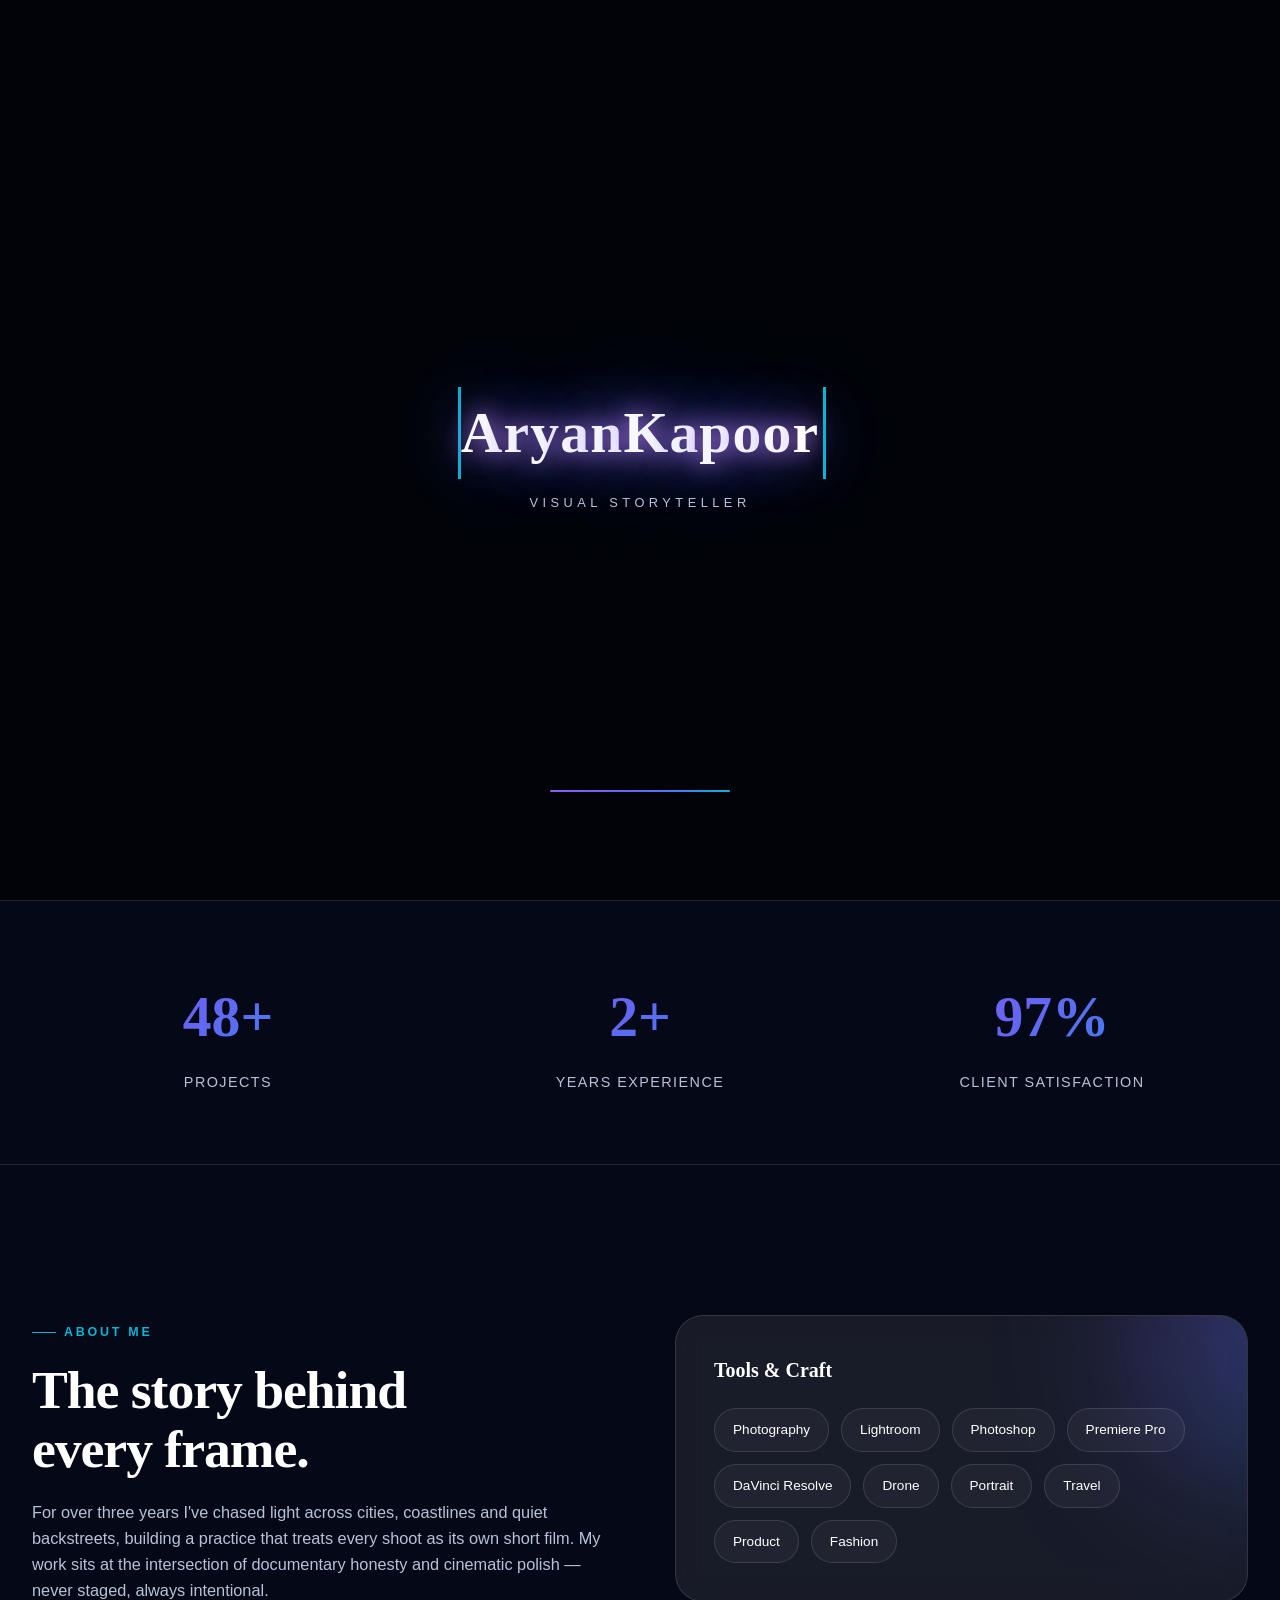
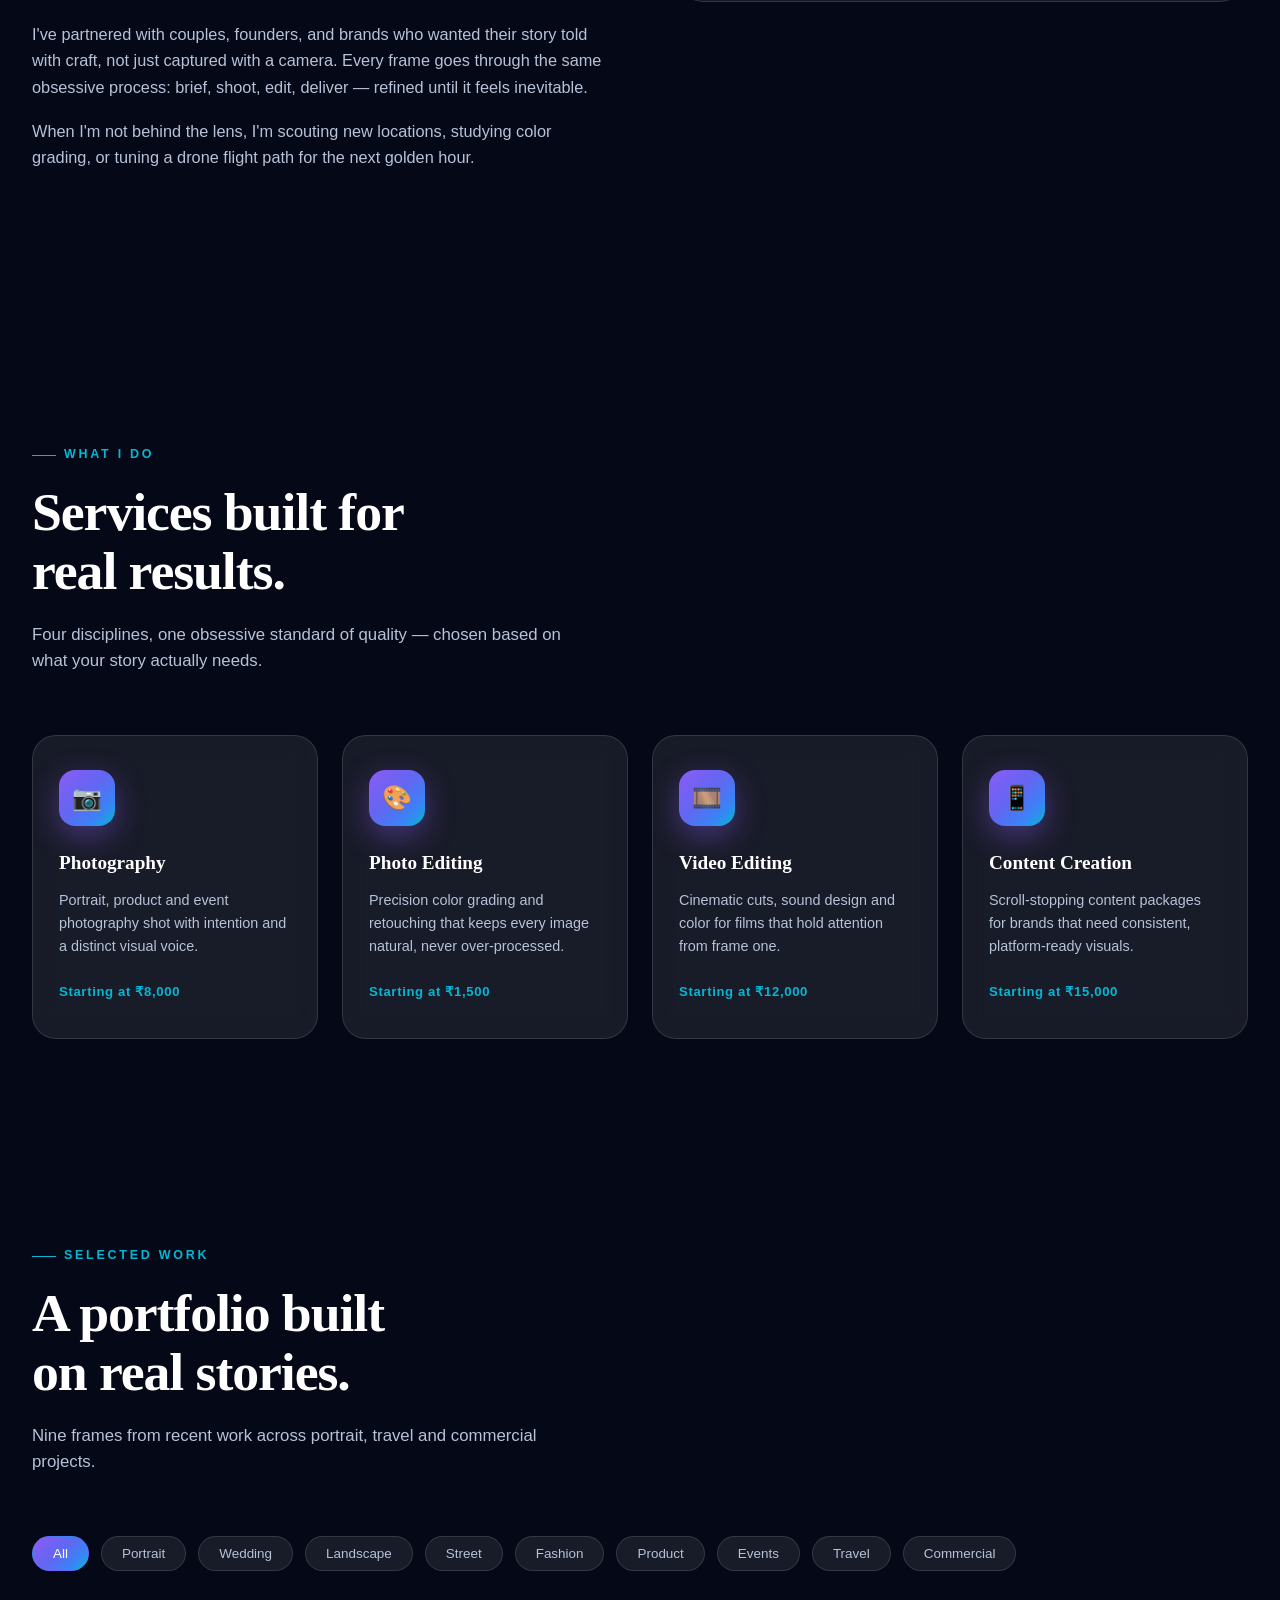
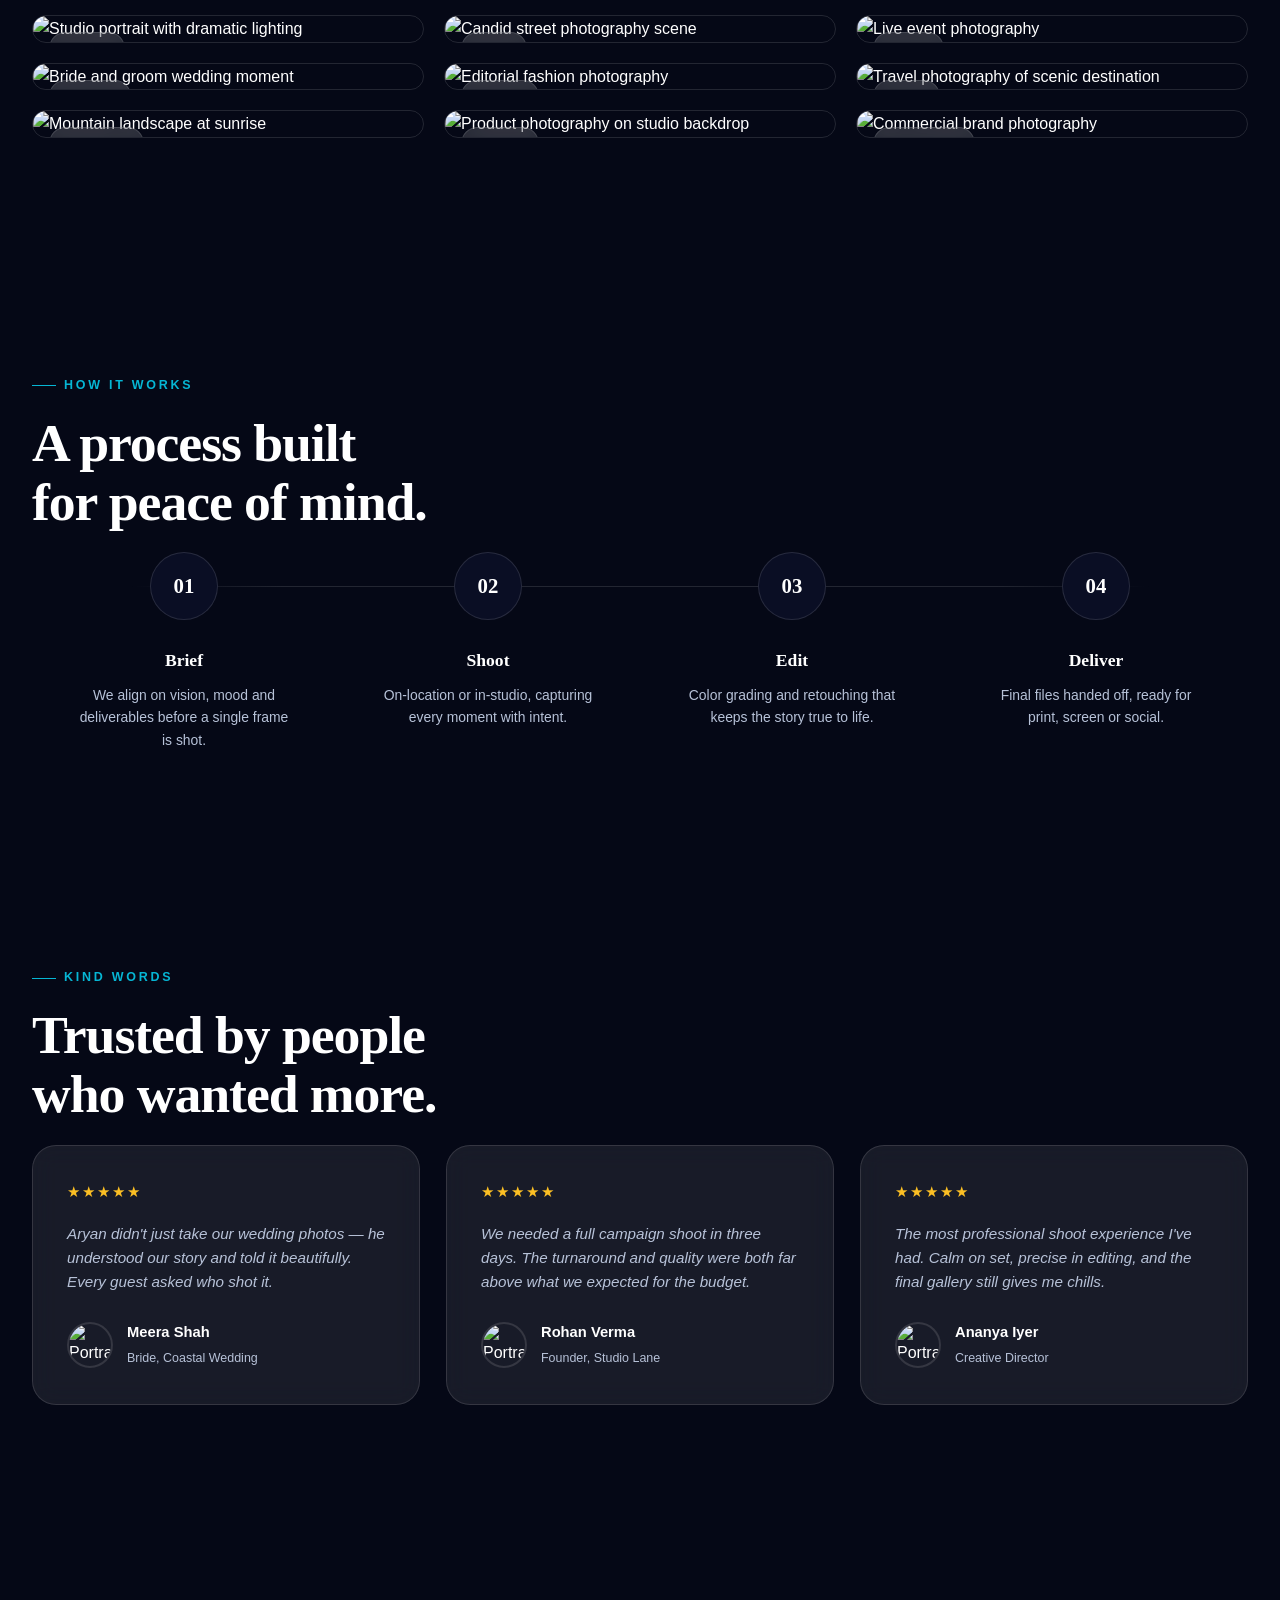
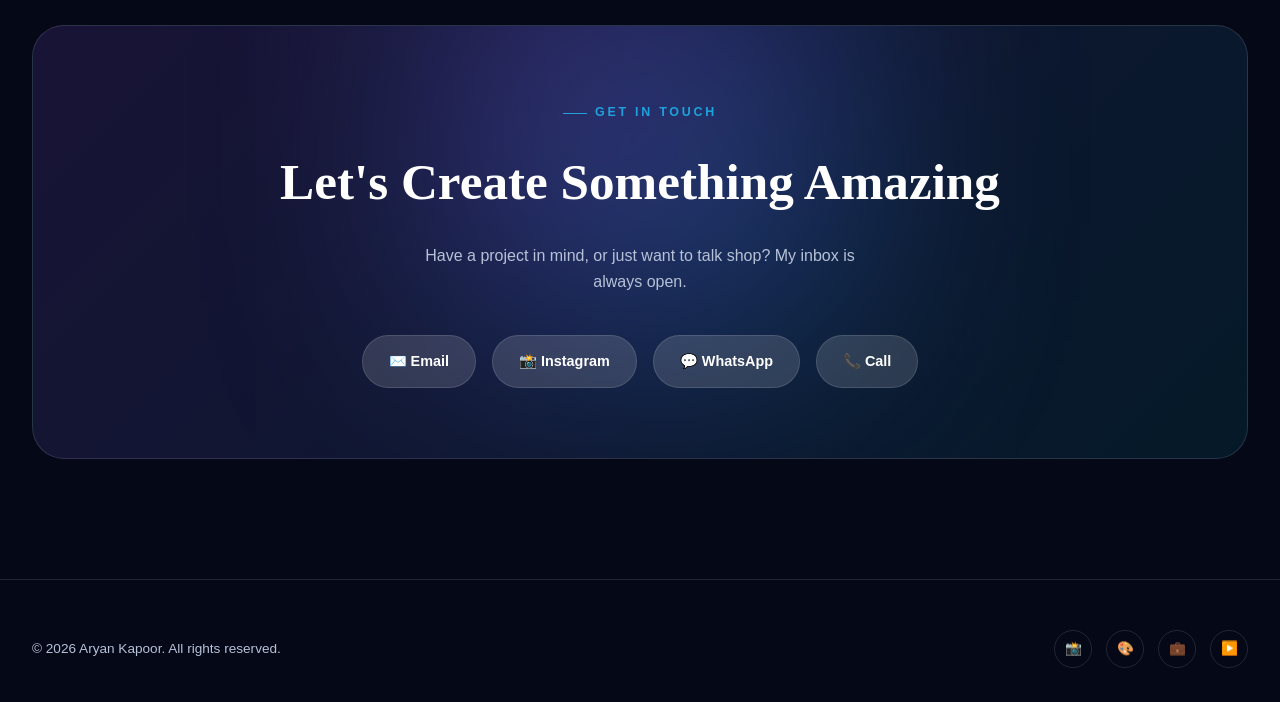
==== freelancer.html @ 4264dc8e "Initial commit" ====
<!DOCTYPE html>
<html lang="en">
<head>
<meta charset="UTF-8">
<meta name="viewport" content="width=device-width, initial-scale=1.0">
<title>Aryan Kapoor — Visual Storyteller | Photography & Film Portfolio</title>
<meta name="description" content="Aryan Kapoor is a visual storyteller specializing in portrait, wedding, travel and commercial photography & film. Explore the portfolio and get in touch.">
<meta name="keywords" content="photographer, videographer, portfolio, visual storyteller, Aryan Kapoor">
<meta property="og:title" content="Aryan Kapoor — Visual Storyteller">
<meta property="og:description" content="Capturing moments. Creating stories.">
<meta name="theme-color" content="#050816">
<link rel="preconnect" href="https://images.unsplash.com">

<style>
/* ============================================================
   0. ROOT VARIABLES & RESET
   ============================================================ */
:root{
  --bg:#050816;
  --bg-soft:#0a0e24;
  --primary:#8B5CF6;
  --secondary:#6366F1;
  --accent:#3B82F6;
  --highlight:#06B6D4;
  --neon:#C084FC;
  --text:#FFFFFF;
  --muted:#B7C2D8;
  --glass:rgba(255,255,255,.08);
  --glass-strong:rgba(255,255,255,.14);
  --border:rgba(255,255,255,.12);
  --grad-main:linear-gradient(135deg,var(--primary),var(--secondary) 45%,var(--accent) 75%,var(--highlight));
  --grad-text:linear-gradient(120deg,#fff 0%,var(--neon) 45%,var(--highlight) 100%);
  --ease:cubic-bezier(.16,.84,.44,1);
  --font-display:'Clash','Playfair Display',serif;
  --font-body:'Inter',-apple-system,BlinkMacSystemFont,sans-serif;
}
*,*::before,*::after{margin:0;padding:0;box-sizing:border-box;}
html{scroll-behavior:smooth;}
body{
  background:var(--bg);
  color:var(--text);
  font-family:var(--font-body);
  overflow-x:hidden;
  line-height:1.6;
  -webkit-font-smoothing:antialiased;
}
@media (prefers-reduced-motion: reduce){
  *{animation-duration:.01ms !important; animation-iteration-count:1 !important; transition-duration:.01ms !important; scroll-behavior:auto !important;}
}
img{max-width:100%;display:block;}
a{color:inherit;text-decoration:none;}
ul{list-style:none;}
button{font-family:inherit;cursor:pointer;border:none;background:none;color:inherit;}
::selection{background:var(--primary);color:#fff;}
:focus-visible{outline:2px solid var(--highlight);outline-offset:3px;border-radius:4px;}

::-webkit-scrollbar{width:9px;}
::-webkit-scrollbar-track{background:var(--bg);}
::-webkit-scrollbar-thumb{background:var(--grad-main);border-radius:10px;}

.container{
  width:100%;
  max-width:1280px;
  margin:0 auto;
  padding:0 32px;
}
.section-eyebrow{
  display:inline-flex;
  align-items:center;
  gap:8px;
  font-size:.78rem;
  letter-spacing:.22em;
  text-transform:uppercase;
  color:var(--highlight);
  font-weight:600;
  margin-bottom:18px;
}
.section-eyebrow::before{
  content:'';
  width:24px;height:1px;
  background:var(--highlight);
}
.section-title{
  font-family:var(--font-display);
  font-weight:600;
  font-size:clamp(2.1rem,4.2vw,3.6rem);
  line-height:1.1;
  letter-spacing:-.02em;
  margin-bottom:20px;
}
.section-sub{
  color:var(--muted);
  font-size:1.05rem;
  max-width:560px;
  margin-bottom:60px;
}
.gradient-text{
  background:var(--grad-text);
  -webkit-background-clip:text;
  background-clip:text;
  -webkit-text-fill-color:transparent;
  background-size:200% auto;
  animation:shine 6s linear infinite;
}
@keyframes shine{
  0%{background-position:0% center;}
  100%{background-position:200% center;}
}

/* ============================================================
   1. LOADER / SPLASH SCREEN
   ============================================================ */
#loader{
  position:fixed;
  inset:0;
  z-index:9999;
  background:#020308;
  display:flex;
  flex-direction:column;
  align-items:center;
  justify-content:center;
  transition:opacity 1.1s var(--ease), filter 1.1s var(--ease), visibility 1.1s;
}
#loader.hide{
  opacity:0;
  filter:blur(30px);
  visibility:hidden;
  pointer-events:none;
}
.loader-name{
  font-family:var(--font-display);
  font-weight:600;
  font-size:clamp(1.8rem,6vw,3.6rem);
  letter-spacing:.02em;
  display:flex;
  color:#fff;
}
.loader-name .cursor{
  display:inline-block;
  width:3px;
  margin-left:4px;
  background:var(--highlight);
  animation:blink 0.85s steps(1) infinite;
}
@keyframes blink{50%{opacity:0;}}
.loader-role{
  margin-top:14px;
  font-size:.8rem;
  letter-spacing:.35em;
  text-transform:uppercase;
  color:var(--muted);
  opacity:0;
  transition:opacity .6s ease;
}
.loader-role.show{opacity:1;}
.loader-name.glow{
  text-shadow:0 0 25px var(--neon), 0 0 60px var(--primary), 0 0 100px var(--accent);
  transition:text-shadow .9s ease;
}
.loader-bar{
  position:absolute;
  bottom:12%;
  width:180px;
  height:2px;
  background:rgba(255,255,255,.1);
  overflow:hidden;
  border-radius:2px;
}
.loader-bar span{
  position:absolute;
  inset:0;
  background:var(--grad-main);
  transform:translateX(-100%);
  animation:loadbar 2.4s var(--ease) forwards;
}
@keyframes loadbar{
  0%{transform:translateX(-100%);}
  100%{transform:translateX(0%);}
}

/* ============================================================
   2. ANIMATED BACKGROUND (blobs + particles + noise)
   ============================================================ */
.bg-fixed{
  position:fixed;
  inset:0;
  z-index:0;
  overflow:hidden;
  pointer-events:none;
}
.blob{
  position:absolute;
  border-radius:50%;
  filter:blur(90px);
  opacity:.45;
  will-change:transform;
}
.blob1{width:520px;height:520px;background:var(--primary);top:-10%;left:-8%;animation:float1 22s ease-in-out infinite;}
.blob2{width:460px;height:460px;background:var(--accent);top:40%;right:-10%;animation:float2 26s ease-in-out infinite;}
.blob3{width:380px;height:380px;background:var(--highlight);bottom:-8%;left:20%;animation:float3 20s ease-in-out infinite;}
.blob4{width:300px;height:300px;background:var(--neon);top:65%;left:55%;animation:float1 30s ease-in-out infinite reverse;}
@keyframes float1{
  0%,100%{transform:translate(0,0) scale(1);}
  33%{transform:translate(60px,80px) scale(1.1);}
  66%{transform:translate(-40px,40px) scale(.95);}
}
@keyframes float2{
  0%,100%{transform:translate(0,0) scale(1);}
  50%{transform:translate(-90px,60px) scale(1.15);}
}
@keyframes float3{
  0%,100%{transform:translate(0,0) scale(1);}
  50%{transform:translate(70px,-50px) scale(1.05);}
}
.noise-layer{
  position:fixed;
  inset:0;
  z-index:1;
  opacity:.035;
  pointer-events:none;
  background-image:url("data:image/svg+xml,%3Csvg xmlns='http://www.w3.org/2000/svg' width='120' height='120'%3E%3Cfilter id='n'%3E%3CfeTurbulence type='fractalNoise' baseFrequency='0.9' numOctaves='2' stitchTiles='stitch'/%3E%3C/filter%3E%3Crect width='100%25' height='100%25' filter='url(%23n)'/%3E%3C/svg%3E");
}
.cursor-glow{
  position:fixed;
  width:420px;height:420px;
  border-radius:50%;
  background:radial-gradient(circle, rgba(139,92,246,.15), transparent 70%);
  pointer-events:none;
  z-index:2;
  transform:translate(-50%,-50%);
  transition:opacity .3s ease;
  will-change:transform;
}

/* Scroll progress bar */
#scroll-progress{
  position:fixed;
  top:0;left:0;
  height:3px;
  width:0%;
  background:var(--grad-main);
  z-index:1001;
  transition:width .1s linear;
}

/* ============================================================
   3. NAVBAR
   ============================================================ */
header#navbar{
  position:fixed;
  top:0;left:0;right:0;
  z-index:900;
  padding:18px 0;
  transition:padding .35s var(--ease), background .35s ease, box-shadow .35s ease;
}
header#navbar.scrolled{
  padding:10px 0;
  background:rgba(5,8,22,.65);
  backdrop-filter:blur(18px) saturate(160%);
  -webkit-backdrop-filter:blur(18px) saturate(160%);
  box-shadow:0 10px 40px rgba(0,0,0,.35);
  border-bottom:1px solid var(--border);
}
.nav-inner{
  display:flex;
  align-items:center;
  justify-content:space-between;
}
.logo{
  font-family:var(--font-display);
  font-weight:700;
  font-size:1.3rem;
  letter-spacing:-.01em;
  display:flex;
  align-items:center;
  gap:10px;
}
.logo-mark{
  width:34px;height:34px;
  border-radius:10px;
  background:var(--grad-main);
  background-size:200% 200%;
  animation:logoflow 5s ease infinite;
  display:flex;align-items:center;justify-content:center;
  font-size:.9rem;font-weight:800;
  box-shadow:0 0 25px rgba(139,92,246,.5);
}
@keyframes logoflow{
  0%,100%{background-position:0% 50%;}
  50%{background-position:100% 50%;}
}
.nav-links{
  display:flex;
  gap:38px;
  align-items:center;
}
.nav-links a{
  position:relative;
  font-size:.92rem;
  font-weight:500;
  color:var(--muted);
  padding:6px 0;
  transition:color .3s ease;
}
.nav-links a::after{
  content:'';
  position:absolute;
  left:0;bottom:0;
  width:0%;height:1.5px;
  background:var(--grad-main);
  transition:width .35s var(--ease);
}
.nav-links a:hover{color:#fff;}
.nav-links a:hover::after{width:100%;}
.nav-right{display:flex;align-items:center;gap:18px;}
.theme-toggle{
  width:40px;height:40px;
  border-radius:50%;
  background:var(--glass);
  border:1px solid var(--border);
  display:flex;align-items:center;justify-content:center;
  font-size:1rem;
  transition:transform .3s ease, background .3s ease;
}
.theme-toggle:hover{transform:rotate(20deg) scale(1.08); background:var(--glass-strong);}
.nav-cta{
  padding:10px 22px;
  border-radius:100px;
  background:var(--grad-main);
  font-size:.88rem;
  font-weight:600;
  box-shadow:0 4px 20px rgba(139,92,246,.35);
  transition:transform .3s ease, box-shadow .3s ease;
}
.nav-cta:hover{transform:translateY(-2px); box-shadow:0 8px 28px rgba(139,92,246,.5);}
.burger{
  display:none;
  width:26px;height:20px;
  position:relative;
  flex-direction:column;
  justify-content:space-between;
}
.burger span{
  display:block;height:2px;width:100%;
  background:#fff;border-radius:2px;
  transition:transform .35s var(--ease), opacity .3s ease;
}
.burger.active span:nth-child(1){transform:translateY(9px) rotate(45deg);}
.burger.active span:nth-child(2){opacity:0;}
.burger.active span:nth-child(3){transform:translateY(-9px) rotate(-45deg);}

.mobile-menu{
  position:fixed;
  top:0;right:-100%;
  width:78%;max-width:340px;
  height:100vh;
  background:rgba(8,10,28,.92);
  backdrop-filter:blur(24px);
  z-index:950;
  padding:100px 36px;
  display:flex;flex-direction:column;gap:28px;
  transition:right .5s var(--ease);
  border-left:1px solid var(--border);
}
.mobile-menu.open{right:0;}
.mobile-menu a{font-size:1.3rem;font-weight:600;}
.menu-overlay{
  position:fixed;inset:0;background:rgba(0,0,0,.5);
  z-index:940;opacity:0;pointer-events:none;transition:opacity .4s ease;
}
.menu-overlay.show{opacity:1;pointer-events:auto;}

/* ============================================================
   4. HERO
   ============================================================ */
.hero{
  position:relative;
  min-height:100vh;
  display:flex;
  align-items:center;
  padding:140px 0 60px;
  z-index:5;
}
.hero-grid{
  display:grid;
  grid-template-columns:1.05fr .95fr;
  gap:60px;
  align-items:center;
}
.badge{
  display:inline-flex;
  align-items:center;
  gap:9px;
  padding:8px 16px;
  border-radius:100px;
  background:var(--glass);
  border:1px solid var(--border);
  font-size:.82rem;
  font-weight:500;
  color:var(--muted);
  margin-bottom:26px;
  backdrop-filter:blur(6px);
}
.badge .dot{
  width:8px;height:8px;border-radius:50%;
  background:#22c55e;
  box-shadow:0 0 0 0 rgba(34,197,94,.6);
  animation:pulse 2s infinite;
}
@keyframes pulse{
  0%{box-shadow:0 0 0 0 rgba(34,197,94,.55);}
  70%{box-shadow:0 0 0 10px rgba(34,197,94,0);}
  100%{box-shadow:0 0 0 0 rgba(34,197,94,0);}
}
.hero h1{
  font-family:var(--font-display);
  font-weight:700;
  font-size:clamp(2.6rem,5.6vw,4.6rem);
  line-height:1.06;
  letter-spacing:-.02em;
  margin-bottom:26px;
}
.hero p.lead{
  color:var(--muted);
  font-size:1.12rem;
  max-width:480px;
  margin-bottom:38px;
}
.hero-ctas{display:flex;gap:16px;flex-wrap:wrap;margin-bottom:56px;}
.btn{
  position:relative;
  overflow:hidden;
  padding:15px 32px;
  border-radius:100px;
  font-weight:600;
  font-size:.95rem;
  display:inline-flex;
  align-items:center;
  gap:8px;
  transition:transform .35s var(--ease), box-shadow .35s ease;
}
.btn-primary{
  background:var(--grad-main);
  color:#fff;
  box-shadow:0 6px 24px rgba(139,92,246,.4);
}
.btn-primary:hover{transform:translateY(-3px); box-shadow:0 12px 34px rgba(139,92,246,.55);}
.btn-outline{
  background:var(--glass);
  border:1px solid var(--border);
  color:#fff;
}
.btn-outline:hover{background:var(--glass-strong); transform:translateY(-3px);}
.ripple{
  position:absolute;
  border-radius:50%;
  background:rgba(255,255,255,.5);
  transform:scale(0);
  animation:rippleAnim .65s ease-out;
  pointer-events:none;
}
@keyframes rippleAnim{to{transform:scale(3.5);opacity:0;}}

.hero-meta{display:flex;gap:44px;}
.hero-meta div strong{
  display:block;font-size:1.6rem;font-family:var(--font-display);font-weight:700;
}
.hero-meta div span{font-size:.8rem;color:var(--muted);letter-spacing:.05em;text-transform:uppercase;}

.hero-visual{
  position:relative;
  height:560px;
  display:flex;align-items:center;justify-content:center;
}
.hero-card{
  position:relative;
  width:340px;height:440px;
  border-radius:26px;
  overflow:hidden;
  border:1px solid var(--border);
  box-shadow:0 30px 80px rgba(0,0,0,.55), 0 0 0 1px rgba(255,255,255,.03);
  transform-style:preserve-3d;
  transition:transform .15s ease-out;
}
.hero-card img{width:100%;height:100%;object-fit:cover;}
.hero-card::after{
  content:'';
  position:absolute;inset:0;
  background:linear-gradient(180deg,transparent 40%, rgba(5,8,22,.85) 100%);
}
.float-chip{
  position:absolute;
  padding:14px 18px;
  border-radius:16px;
  background:var(--glass-strong);
  border:1px solid var(--border);
  backdrop-filter:blur(16px);
  font-size:.85rem;
  font-weight:600;
  display:flex;align-items:center;gap:10px;
  box-shadow:0 15px 40px rgba(0,0,0,.4);
  animation:chipfloat 5s ease-in-out infinite;
}
.chip1{top:8%;left:-8%;animation-delay:0s;}
.chip2{bottom:14%;right:-10%;animation-delay:1s;}
@keyframes chipfloat{
  0%,100%{transform:translateY(0);}
  50%{transform:translateY(-14px);}
}
.scroll-indicator{
  position:absolute;
  bottom:26px;left:50%;
  transform:translateX(-50%);
  display:flex;flex-direction:column;align-items:center;gap:8px;
  color:var(--muted);
  font-size:.72rem;
  letter-spacing:.2em;
  text-transform:uppercase;
  z-index:5;
}
.mouse{
  width:24px;height:38px;
  border:2px solid var(--border);
  border-radius:14px;
  display:flex;justify-content:center;padding-top:6px;
}
.mouse span{
  width:4px;height:8px;border-radius:2px;
  background:var(--highlight);
  animation:scrolldown 1.6s infinite;
}
@keyframes scrolldown{
  0%{opacity:1;transform:translateY(0);}
  100%{opacity:0;transform:translateY(12px);}
}

/* ============================================================
   5. STATS
   ============================================================ */
.stats{
  position:relative;z-index:5;
  padding:70px 0;
  border-top:1px solid var(--border);
  border-bottom:1px solid var(--border);
}
.stats-grid{
  display:grid;
  grid-template-columns:repeat(3,1fr);
  gap:20px;
  text-align:center;
}
.stat-item h3{
  font-family:var(--font-display);
  font-size:clamp(2.4rem,5vw,3.6rem);
  font-weight:700;
  background:var(--grad-main);
  -webkit-background-clip:text;background-clip:text;-webkit-text-fill-color:transparent;
}
.stat-item p{color:var(--muted);font-size:.9rem;letter-spacing:.1em;text-transform:uppercase;margin-top:8px;}

/* ============================================================
   6. ABOUT
   ============================================================ */
.about{padding:150px 0; position:relative; z-index:5;}
.about-grid{
  display:grid;
  grid-template-columns:1fr 1fr;
  gap:70px;
  align-items:start;
}
.about-grid p{color:var(--muted); margin-bottom:18px; font-size:1.02rem;}
.about-card{
  background:var(--glass);
  border:1px solid var(--border);
  border-radius:28px;
  padding:38px;
  backdrop-filter:blur(14px);
  position:relative;
  overflow:hidden;
}
.about-card::before{
  content:'';
  position:absolute;
  top:-40%;right:-30%;
  width:260px;height:260px;
  background:var(--grad-main);
  filter:blur(80px);
  opacity:.35;
}
.about-card h4{
  font-family:var(--font-display);
  font-size:1.25rem;
  margin-bottom:22px;
  position:relative;
}
.skills{display:flex;flex-wrap:wrap;gap:12px;position:relative;}
.skill-tag{
  padding:10px 18px;
  border-radius:100px;
  border:1px solid var(--border);
  background:rgba(255,255,255,.04);
  font-size:.85rem;
  font-weight:500;
  transition:all .35s var(--ease);
}
.skill-tag:hover{
  background:var(--grad-main);
  transform:translateY(-4px) scale(1.05);
  border-color:transparent;
  box-shadow:0 10px 24px rgba(139,92,246,.4);
}

/* ============================================================
   7. SERVICES
   ============================================================ */
.services{padding:100px 0; position:relative; z-index:5;}
.services-grid{
  display:grid;
  grid-template-columns:repeat(4,1fr);
  gap:24px;
}
.service-card{
  position:relative;
  padding:34px 26px;
  border-radius:24px;
  background:var(--glass);
  border:1px solid var(--border);
  backdrop-filter:blur(12px);
  transition:transform .4s var(--ease), box-shadow .4s ease, border-color .4s ease;
  overflow:hidden;
}
.service-card::before{
  content:'';
  position:absolute;inset:0;
  padding:1px;
  border-radius:24px;
  background:var(--grad-main);
  -webkit-mask:linear-gradient(#fff 0 0) content-box, linear-gradient(#fff 0 0);
  -webkit-mask-composite:xor;
  mask-composite:exclude;
  opacity:0;
  transition:opacity .4s ease;
}
.service-card:hover::before{opacity:1;}
.service-card:hover{transform:translateY(-10px); box-shadow:0 25px 60px rgba(99,102,241,.25);}
.service-icon{
  width:56px;height:56px;
  border-radius:16px;
  background:var(--grad-main);
  display:flex;align-items:center;justify-content:center;
  font-size:1.5rem;
  margin-bottom:22px;
  box-shadow:0 10px 30px rgba(139,92,246,.4);
}
.service-card h3{font-family:var(--font-display); font-size:1.2rem; margin-bottom:10px;}
.service-card p{color:var(--muted); font-size:.9rem; margin-bottom:20px;}
.service-price{font-size:.82rem; color:var(--highlight); font-weight:700; letter-spacing:.05em;}

/* ============================================================
   8. PORTFOLIO
   ============================================================ */
.portfolio{padding:100px 0; position:relative; z-index:5;}
.filter-row{display:flex;gap:12px;flex-wrap:wrap;margin-bottom:44px;}
.filter-btn{
  padding:9px 20px;
  border-radius:100px;
  border:1px solid var(--border);
  background:var(--glass);
  font-size:.84rem;
  font-weight:500;
  color:var(--muted);
  transition:all .3s ease;
}
.filter-btn.active,.filter-btn:hover{
  background:var(--grad-main);
  color:#fff;
  border-color:transparent;
}
.masonry{
  columns:3 260px;
  column-gap:20px;
}
.p-card{
  position:relative;
  break-inside:avoid;
  margin-bottom:20px;
  border-radius:20px;
  overflow:hidden;
  border:1px solid var(--border);
  cursor:pointer;
  transform-style:preserve-3d;
  transition:transform .1s ease-out;
}
.p-card img{
  width:100%;display:block;
  transition:transform .7s var(--ease), filter .5s ease;
}
.p-card:hover img{transform:scale(1.12);}
.p-overlay{
  position:absolute;inset:0;
  background:linear-gradient(180deg, transparent 30%, rgba(5,8,22,.92) 100%);
  display:flex;flex-direction:column;justify-content:flex-end;
  padding:22px;
  opacity:0;
  transition:opacity .4s ease;
}
.p-card:hover .p-overlay{opacity:1;}
.p-badge{
  position:absolute;
  top:16px;left:16px;
  padding:6px 14px;
  border-radius:100px;
  background:var(--glass-strong);
  backdrop-filter:blur(10px);
  font-size:.72rem;
  font-weight:600;
  letter-spacing:.05em;
  border:1px solid var(--border);
  z-index:2;
}
.p-zoom{
  position:absolute;top:16px;right:16px;
  width:38px;height:38px;
  border-radius:50%;
  background:var(--glass-strong);
  border:1px solid var(--border);
  display:flex;align-items:center;justify-content:center;
  font-size:1rem;
  opacity:0;
  transform:scale(.6);
  transition:all .4s var(--ease);
  z-index:2;
}
.p-card:hover .p-zoom{opacity:1;transform:scale(1);}
.p-overlay h4{font-family:var(--font-display); font-size:1.1rem; margin-bottom:4px;}
.p-overlay span{font-size:.78rem; color:var(--muted);}

/* ============================================================
   9. PROCESS
   ============================================================ */
.process{padding:110px 0; position:relative; z-index:5;}
.process-track{
  display:grid;
  grid-template-columns:repeat(4,1fr);
  gap:0;
  position:relative;
}
.process-track::before{
  content:'';
  position:absolute;
  top:34px;left:8%;right:8%;
  height:1px;
  background:linear-gradient(90deg,transparent, var(--border) 15%, var(--border) 85%, transparent);
  z-index:0;
}
.process-step{
  position:relative;
  text-align:center;
  padding:0 14px;
  z-index:1;
}
.process-num{
  width:68px;height:68px;
  margin:0 auto 26px;
  border-radius:50%;
  background:var(--bg-soft);
  border:1px solid var(--border);
  display:flex;align-items:center;justify-content:center;
  font-family:var(--font-display);
  font-weight:700;
  font-size:1.3rem;
  position:relative;
  transition:all .4s ease;
}
.process-step:hover .process-num{
  background:var(--grad-main);
  box-shadow:0 0 30px rgba(139,92,246,.5);
  transform:scale(1.1);
}
.process-step h4{font-family:var(--font-display); font-size:1.1rem; margin-bottom:10px;}
.process-step p{color:var(--muted); font-size:.87rem; max-width:220px; margin:0 auto;}

/* ============================================================
   10. TESTIMONIALS
   ============================================================ */
.testimonials{padding:100px 0; position:relative; z-index:5;}
.testi-grid{
  display:grid;
  grid-template-columns:repeat(3,1fr);
  gap:26px;
}
.testi-card{
  padding:34px;
  border-radius:24px;
  background:var(--glass);
  border:1px solid var(--border);
  backdrop-filter:blur(12px);
  transition:transform .4s var(--ease), box-shadow .4s ease;
}
.testi-card:hover{transform:translateY(-8px); box-shadow:0 25px 50px rgba(0,0,0,.35);}
.stars{color:#FBBF24; letter-spacing:2px; margin-bottom:18px; font-size:.95rem;}
.testi-card p.quote{color:var(--muted); font-size:.95rem; margin-bottom:26px; font-style:italic;}
.testi-person{display:flex;align-items:center;gap:14px;}
.testi-person img{width:46px;height:46px;border-radius:50%; border:2px solid var(--border);}
.testi-person strong{display:block;font-size:.92rem;}
.testi-person span{font-size:.78rem;color:var(--muted);}

/* ============================================================
   11. CONTACT
   ============================================================ */
.contact{padding:120px 0; position:relative; z-index:5;}
.contact-inner{
  border-radius:32px;
  background:linear-gradient(135deg, rgba(139,92,246,.15), rgba(6,182,212,.1));
  border:1px solid var(--border);
  padding:70px 50px;
  text-align:center;
  position:relative;
  overflow:hidden;
}
.contact-inner::before{
  content:'';
  position:absolute;
  width:400px;height:400px;
  background:var(--grad-main);
  filter:blur(120px);
  opacity:.35;
  top:-20%;left:50%;
  transform:translateX(-50%);
}
.contact-inner h2{
  font-family:var(--font-display);
  font-size:clamp(2rem,4.4vw,3.2rem);
  margin-bottom:20px;
  position:relative;
}
.contact-inner p{color:var(--muted); max-width:480px; margin:0 auto 40px; position:relative;}
.contact-buttons{
  display:flex;
  gap:16px;
  justify-content:center;
  flex-wrap:wrap;
  position:relative;
}
.contact-chip{
  display:flex;align-items:center;gap:10px;
  padding:14px 26px;
  border-radius:100px;
  background:var(--glass-strong);
  border:1px solid var(--border);
  font-size:.9rem;
  font-weight:600;
  transition:all .35s var(--ease);
}
.contact-chip:hover{
  background:var(--grad-main);
  transform:translateY(-4px);
  box-shadow:0 12px 30px rgba(139,92,246,.5);
}

/* ============================================================
   12. FOOTER
   ============================================================ */
footer{
  padding:50px 0 34px;
  border-top:1px solid var(--border);
  position:relative;z-index:5;
}
.footer-inner{
  display:flex;
  justify-content:space-between;
  align-items:center;
  flex-wrap:wrap;
  gap:20px;
}
.footer-social{display:flex;gap:14px;}
.footer-social a{
  width:38px;height:38px;
  border-radius:50%;
  border:1px solid var(--border);
  display:flex;align-items:center;justify-content:center;
  font-size:.85rem;
  transition:all .3s ease;
}
.footer-social a:hover{background:var(--grad-main); transform:translateY(-3px); border-color:transparent;}
.footer-copy{color:var(--muted); font-size:.85rem;}
#back-to-top{
  position:fixed;
  bottom:28px;right:28px;
  width:48px;height:48px;
  border-radius:50%;
  background:var(--grad-main);
  display:flex;align-items:center;justify-content:center;
  box-shadow:0 10px 30px rgba(139,92,246,.5);
  z-index:500;
  opacity:0;
  transform:translateY(20px);
  transition:all .4s var(--ease);
  font-size:1.1rem;
}
#back-to-top.show{opacity:1;transform:translateY(0);}
#back-to-top:hover{transform:translateY(-5px) scale(1.05);}

/* ============================================================
   13. SCROLL REVEAL
   ============================================================ */
.reveal{
  opacity:0;
  transform:translateY(50px);
  transition:opacity .9s var(--ease), transform .9s var(--ease);
}
.reveal.in{opacity:1;transform:translateY(0);}
.reveal-delay-1{transition-delay:.1s;}
.reveal-delay-2{transition-delay:.2s;}
.reveal-delay-3{transition-delay:.3s;}
.reveal-delay-4{transition-delay:.4s;}

/* ============================================================
   14. RESPONSIVE
   ============================================================ */
@media (max-width:1024px){
  .hero-grid{grid-template-columns:1fr; text-align:center;}
  .hero p.lead{margin-left:auto;margin-right:auto;}
  .hero-ctas{justify-content:center;}
  .hero-meta{justify-content:center;}
  .hero-visual{margin-top:40px;}
  .about-grid{grid-template-columns:1fr;}
  .services-grid{grid-template-columns:repeat(2,1fr);}
  .process-track{grid-template-columns:repeat(2,1fr); row-gap:50px;}
  .process-track::before{display:none;}
  .testi-grid{grid-template-columns:1fr;}
  .masonry{columns:2 220px;}
}
@media (max-width:768px){
  .nav-links{display:none;}
  .nav-cta{display:none;}
  .burger{display:flex;}
  .stats-grid{grid-template-columns:1fr; gap:36px;}
  .services-grid{grid-template-columns:1fr;}
  .masonry{columns:1;}
  .contact-inner{padding:50px 24px;}
  .footer-inner{flex-direction:column; text-align:center;}
  .container{padding:0 20px;}
}
</style>
</head>
<body>

<!-- ============================================================
     LOADER
============================================================ -->
<div id="loader" aria-hidden="true">
  <div class="loader-name" id="loaderName"><span class="cursor">&nbsp;</span></div>
  <div class="loader-role" id="loaderRole">Visual Storyteller</div>
  <div class="loader-bar"><span></span></div>
</div>

<!-- Fixed animated background -->
<div class="bg-fixed" aria-hidden="true">
  <div class="blob blob1"></div>
  <div class="blob blob2"></div>
  <div class="blob blob3"></div>
  <div class="blob blob4"></div>
</div>
<div class="noise-layer" aria-hidden="true"></div>
<div class="cursor-glow" id="cursorGlow" aria-hidden="true"></div>
<div id="scroll-progress"></div>

<!-- ============================================================
     NAVBAR
============================================================ -->
<header id="navbar">
  <div class="container nav-inner">
    <a href="#home" class="logo" aria-label="Aryan Kapoor home">
      <span class="logo-mark">AK</span>
      <span id="ownerNameNav">Aryan Kapoor</span>
    </a>
    <nav class="nav-links" aria-label="Primary navigation">
      <a href="#home">Home</a>
      <a href="#about">About</a>
      <a href="#services">Services</a>
      <a href="#portfolio">Portfolio</a>
      <a href="#process">Process</a>
      <a href="#testimonials">Reviews</a>
      <a href="#contact">Contact</a>
    </nav>
    <div class="nav-right">
      <button class="theme-toggle" id="themeToggle" aria-label="Toggle theme">🌙</button>
      <a href="#contact" class="nav-cta">Hire Me</a>
      <button class="burger" id="burger" aria-label="Open menu" aria-expanded="false">
        <span></span><span></span><span></span>
      </button>
    </div>
  </div>
</header>

<div class="menu-overlay" id="menuOverlay"></div>
<nav class="mobile-menu" id="mobileMenu" aria-label="Mobile navigation">
  <a href="#home">Home</a>
  <a href="#about">About</a>
  <a href="#services">Services</a>
  <a href="#portfolio">Portfolio</a>
  <a href="#process">Process</a>
  <a href="#testimonials">Reviews</a>
  <a href="#contact">Contact</a>
</nav>

<main>
<!-- ============================================================
     HERO
============================================================ -->
<section class="hero" id="home">
  <div class="container hero-grid">
    <div class="hero-copy reveal in">
      <div class="badge"><span class="dot"></span> Available For Work</div>
      <h1>Capturing <span class="gradient-text">Moments.</span><br>Creating <span class="gradient-text">Stories.</span></h1>
      <p class="lead">I'm <strong id="ownerNameHero">Aryan Kapoor</strong>, a visual storyteller blending photography and film to turn fleeting moments into lasting memories for brands and people who want more than just a picture.</p>
      <div class="hero-ctas">
        <a href="#portfolio" class="btn btn-primary magnetic">View Portfolio</a>
        <a href="#contact" class="btn btn-outline magnetic">Hire Me</a>
      </div>
      <div class="hero-meta">
        <div><strong>50+</strong><span>Projects</span></div>
        <div><strong>3+</strong><span>Years</span></div>
        <div><strong>100%</strong><span>Satisfaction</span></div>
      </div>
    </div>
    <div class="hero-visual">
      <div class="float-chip chip1">📸 4.8K Shoots Delivered</div>
      <div class="hero-card" id="heroCard">
        <img src="https://images.unsplash.com/photo-1500530855697-b586d89ba3ee?auto=format&fit=crop&w=800&q=80" alt="Aryan Kapoor holding a camera on a photo shoot" loading="lazy">
      </div>
      <div class="float-chip chip2">🎬 Cinematic Edits</div>
    </div>
  </div>
  <div class="scroll-indicator"><div class="mouse"><span></span></div>Scroll</div>
</section>

<!-- ============================================================
     STATS
============================================================ -->
<section class="stats">
  <div class="container stats-grid">
    <div class="stat-item reveal">
      <h3 data-count="50" data-suffix="+">0</h3>
      <p>Projects</p>
    </div>
    <div class="stat-item reveal reveal-delay-1">
      <h3 data-count="3" data-suffix="+">0</h3>
      <p>Years Experience</p>
    </div>
    <div class="stat-item reveal reveal-delay-2">
      <h3 data-count="100" data-suffix="%">0</h3>
      <p>Client Satisfaction</p>
    </div>
  </div>
</section>

<!-- ============================================================
     ABOUT
============================================================ -->
<section class="about" id="about">
  <div class="container about-grid">
    <div class="reveal">
      <span class="section-eyebrow">About Me</span>
      <h2 class="section-title">The story behind<br>every frame.</h2>
      <p>For over three years I've chased light across cities, coastlines and quiet backstreets, building a practice that treats every shoot as its own short film. My work sits at the intersection of documentary honesty and cinematic polish — never staged, always intentional.</p>
      <p>I've partnered with couples, founders, and brands who wanted their story told with craft, not just captured with a camera. Every frame goes through the same obsessive process: brief, shoot, edit, deliver — refined until it feels inevitable.</p>
      <p>When I'm not behind the lens, I'm scouting new locations, studying color grading, or tuning a drone flight path for the next golden hour.</p>
    </div>
    <div class="about-card reveal reveal-delay-1">
      <h4>Tools &amp; Craft</h4>
      <div class="skills">
        <span class="skill-tag">Photography</span>
        <span class="skill-tag">Lightroom</span>
        <span class="skill-tag">Photoshop</span>
        <span class="skill-tag">Premiere Pro</span>
        <span class="skill-tag">DaVinci Resolve</span>
        <span class="skill-tag">Drone</span>
        <span class="skill-tag">Portrait</span>
        <span class="skill-tag">Travel</span>
        <span class="skill-tag">Product</span>
        <span class="skill-tag">Fashion</span>
      </div>
    </div>
  </div>
</section>

<!-- ============================================================
     SERVICES
============================================================ -->
<section class="services" id="services">
  <div class="container">
    <span class="section-eyebrow reveal">What I Do</span>
    <h2 class="section-title reveal">Services built for<br>real results.</h2>
    <p class="section-sub reveal">Four disciplines, one obsessive standard of quality — chosen based on what your story actually needs.</p>
    <div class="services-grid">
      <div class="service-card reveal">
        <div class="service-icon">📷</div>
        <h3>Photography</h3>
        <p>Portrait, product and event photography shot with intention and a distinct visual voice.</p>
        <span class="service-price">Starting at ₹8,000</span>
      </div>
      <div class="service-card reveal reveal-delay-1">
        <div class="service-icon">🎨</div>
        <h3>Photo Editing</h3>
        <p>Precision color grading and retouching that keeps every image natural, never over-processed.</p>
        <span class="service-price">Starting at ₹1,500</span>
      </div>
      <div class="service-card reveal reveal-delay-2">
        <div class="service-icon">🎞️</div>
        <h3>Video Editing</h3>
        <p>Cinematic cuts, sound design and color for films that hold attention from frame one.</p>
        <span class="service-price">Starting at ₹12,000</span>
      </div>
      <div class="service-card reveal reveal-delay-3">
        <div class="service-icon">📱</div>
        <h3>Content Creation</h3>
        <p>Scroll-stopping content packages for brands that need consistent, platform-ready visuals.</p>
        <span class="service-price">Starting at ₹15,000</span>
      </div>
    </div>
  </div>
</section>

<!-- ============================================================
     PORTFOLIO
============================================================ -->
<section class="portfolio" id="portfolio">
  <div class="container">
    <span class="section-eyebrow reveal">Selected Work</span>
    <h2 class="section-title reveal">A portfolio built<br>on real stories.</h2>
    <p class="section-sub reveal">Nine frames from recent work across portrait, travel and commercial projects.</p>

    <div class="filter-row reveal">
      <button class="filter-btn active" data-filter="all">All</button>
      <button class="filter-btn" data-filter="Portrait">Portrait</button>
      <button class="filter-btn" data-filter="Wedding">Wedding</button>
      <button class="filter-btn" data-filter="Landscape">Landscape</button>
      <button class="filter-btn" data-filter="Street">Street</button>
      <button class="filter-btn" data-filter="Fashion">Fashion</button>
      <button class="filter-btn" data-filter="Product">Product</button>
      <button class="filter-btn" data-filter="Events">Events</button>
      <button class="filter-btn" data-filter="Travel">Travel</button>
      <button class="filter-btn" data-filter="Commercial">Commercial</button>
    </div>

    <div class="masonry" id="masonryGrid">
      <div class="p-card tilt reveal" data-cat="Portrait">
        <img src="https://images.unsplash.com/photo-1506863530036-1efeddceb993?auto=format&fit=crop&w=700&q=80" alt="Studio portrait with dramatic lighting" loading="lazy">
        <span class="p-badge">Portrait</span>
        <span class="p-zoom">🔍</span>
        <div class="p-overlay"><h4>Golden Hour Portrait</h4><span>Studio Session · 2025</span></div>
      </div>
      <div class="p-card tilt reveal reveal-delay-1" data-cat="Wedding">
        <img src="https://images.unsplash.com/photo-1519741497674-611481863552?auto=format&fit=crop&w=700&q=80" alt="Bride and groom wedding moment" loading="lazy">
        <span class="p-badge">Wedding</span>
        <span class="p-zoom">🔍</span>
        <div class="p-overlay"><h4>Coastal Wedding</h4><span>Full Day Coverage</span></div>
      </div>
      <div class="p-card tilt reveal reveal-delay-2" data-cat="Landscape">
        <img src="https://images.unsplash.com/photo-1506905925346-21bda4d32df4?auto=format&fit=crop&w=700&q=80" alt="Mountain landscape at sunrise" loading="lazy">
        <span class="p-badge">Landscape</span>
        <span class="p-zoom">🔍</span>
        <div class="p-overlay"><h4>Highland Sunrise</h4><span>Drone Series</span></div>
      </div>
      <div class="p-card tilt reveal" data-cat="Street">
        <img src="https://images.unsplash.com/photo-1519608487953-e999c86e7455?auto=format&fit=crop&w=700&q=80" alt="Candid street photography scene" loading="lazy">
        <span class="p-badge">Street</span>
        <span class="p-zoom">🔍</span>
        <div class="p-overlay"><h4>City After Dark</h4><span>Street Series</span></div>
      </div>
      <div class="p-card tilt reveal reveal-delay-1" data-cat="Fashion">
        <img src="https://images.unsplash.com/photo-1483985988355-763728e1935b?auto=format&fit=crop&w=700&q=80" alt="Editorial fashion photography" loading="lazy">
        <span class="p-badge">Fashion</span>
        <span class="p-zoom">🔍</span>
        <div class="p-overlay"><h4>Editorial Edge</h4><span>Fashion Shoot</span></div>
      </div>
      <div class="p-card tilt reveal reveal-delay-2" data-cat="Product">
        <img src="https://images.unsplash.com/photo-1523275335684-37898b6baf30?auto=format&fit=crop&w=700&q=80" alt="Product photography on studio backdrop" loading="lazy">
        <span class="p-badge">Product</span>
        <span class="p-zoom">🔍</span>
        <div class="p-overlay"><h4>Studio Product Line</h4><span>Commercial Shoot</span></div>
      </div>
      <div class="p-card tilt reveal" data-cat="Events">
        <img src="https://images.unsplash.com/photo-1492684223066-81342ee5ff30?auto=format&fit=crop&w=700&q=80" alt="Live event photography" loading="lazy">
        <span class="p-badge">Events</span>
        <span class="p-zoom">🔍</span>
        <div class="p-overlay"><h4>Live Event Energy</h4><span>Corporate Event</span></div>
      </div>
      <div class="p-card tilt reveal reveal-delay-1" data-cat="Travel">
        <img src="https://images.unsplash.com/photo-1488646953014-85cb44e25828?auto=format&fit=crop&w=700&q=80" alt="Travel photography of scenic destination" loading="lazy">
        <span class="p-badge">Travel</span>
        <span class="p-zoom">🔍</span>
        <div class="p-overlay"><h4>Wandering Coastlines</h4><span>Travel Series</span></div>
      </div>
      <div class="p-card tilt reveal reveal-delay-2" data-cat="Commercial">
        <img src="https://images.unsplash.com/photo-1517245386807-bb43f82c33c4?auto=format&fit=crop&w=700&q=80" alt="Commercial brand photography" loading="lazy">
        <span class="p-badge">Commercial</span>
        <span class="p-zoom">🔍</span>
        <div class="p-overlay"><h4>Brand Campaign</h4><span>Commercial Work</span></div>
      </div>
    </div>
  </div>
</section>

<!-- ============================================================
     PROCESS
============================================================ -->
<section class="process" id="process">
  <div class="container">
    <span class="section-eyebrow reveal">How It Works</span>
    <h2 class="section-title reveal">A process built<br>for peace of mind.</h2>
    <div class="process-track">
      <div class="process-step reveal">
        <div class="process-num">01</div>
        <h4>Brief</h4>
        <p>We align on vision, mood and deliverables before a single frame is shot.</p>
      </div>
      <div class="process-step reveal reveal-delay-1">
        <div class="process-num">02</div>
        <h4>Shoot</h4>
        <p>On-location or in-studio, capturing every moment with intent.</p>
      </div>
      <div class="process-step reveal reveal-delay-2">
        <div class="process-num">03</div>
        <h4>Edit</h4>
        <p>Color grading and retouching that keeps the story true to life.</p>
      </div>
      <div class="process-step reveal reveal-delay-3">
        <div class="process-num">04</div>
        <h4>Deliver</h4>
        <p>Final files handed off, ready for print, screen or social.</p>
      </div>
    </div>
  </div>
</section>

<!-- ============================================================
     TESTIMONIALS
============================================================ -->
<section class="testimonials" id="testimonials">
  <div class="container">
    <span class="section-eyebrow reveal">Kind Words</span>
    <h2 class="section-title reveal">Trusted by people<br>who wanted more.</h2>
    <div class="testi-grid">
      <div class="testi-card reveal">
        <div class="stars">★★★★★</div>
        <p class="quote">Aryan didn't just take our wedding photos — he understood our story and told it beautifully. Every guest asked who shot it.</p>
        <div class="testi-person">
          <img src="https://i.pravatar.cc/100?img=32" alt="Portrait of Meera Shah" loading="lazy">
          <div><strong>Meera Shah</strong><span>Bride, Coastal Wedding</span></div>
        </div>
      </div>
      <div class="testi-card reveal reveal-delay-1">
        <div class="stars">★★★★★</div>
        <p class="quote">We needed a full campaign shoot in three days. The turnaround and quality were both far above what we expected for the budget.</p>
        <div class="testi-person">
          <img src="https://i.pravatar.cc/100?img=15" alt="Portrait of Rohan Verma" loading="lazy">
          <div><strong>Rohan Verma</strong><span>Founder, Studio Lane</span></div>
        </div>
      </div>
      <div class="testi-card reveal reveal-delay-2">
        <div class="stars">★★★★★</div>
        <p class="quote">The most professional shoot experience I've had. Calm on set, precise in editing, and the final gallery still gives me chills.</p>
        <div class="testi-person">
          <img src="https://i.pravatar.cc/100?img=47" alt="Portrait of Ananya Iyer" loading="lazy">
          <div><strong>Ananya Iyer</strong><span>Creative Director</span></div>
        </div>
      </div>
    </div>
  </div>
</section>

<!-- ============================================================
     CONTACT
============================================================ -->
<section class="contact" id="contact">
  <div class="container">
    <div class="contact-inner reveal">
      <span class="section-eyebrow">Get In Touch</span>
      <h2>Let's Create Something Amazing</h2>
      <p>Have a project in mind, or just want to talk shop? My inbox is always open.</p>
      <div class="contact-buttons">
        <a href="mailto:hello@aryankapoor.com" class="contact-chip magnetic">✉️ Email</a>
        <a href="https://www.instagram.com/aruvia.digital" class="contact-chip magnetic" target="_blank" rel="noopener">📸 Instagram</a>
        <a href="https://wa.me/918727003429" class="contact-chip magnetic" target="_blank" rel="noopener">💬 WhatsApp</a>
        <a href="tel:+910000000000" class="contact-chip magnetic">📞 Call</a>
      </div>
    </div>
  </div>
</section>
</main>

<!-- ============================================================
     FOOTER
============================================================ -->
<footer>
  <div class="container footer-inner">
    <div class="footer-copy">© <span id="year"></span> <span id="ownerNameFooter">Aryan Kapoor</span>. All rights reserved.</div>
    <div class="footer-social">
      <a href="https://www.instagram.com/aruvia.digital" aria-label="Instagram">📸</a>
      <a href="#" aria-label="Behance">🎨</a>
      <a href="#" aria-label="LinkedIn">💼</a>
      <a href="#" aria-label="YouTube">▶️</a>
    </div>
  </div>
</footer>

<button id="back-to-top" aria-label="Back to top">↑</button>

<script>
/* ============================================================
   CONFIG — change the owner's name in one place
   ============================================================ */
const OWNER_NAME = "Aryan Kapoor";
const OWNER_ROLE = "Visual Storyteller";

/* ============================================================
   1. LOADER — typewriter + reveal
   ============================================================ */
(function initLoader(){
  const nameEl = document.getElementById('loaderName');
  const roleEl = document.getElementById('loaderRole');
  const loader = document.getElementById('loader');
  const cursor = document.createElement('span');
  cursor.className = 'cursor';
  cursor.innerHTML = '&nbsp;';

  let i = 0;
  function typeLetter(){
    if(i < OWNER_NAME.length){
      const span = document.createElement('span');
      span.textContent = OWNER_NAME[i];
      nameEl.insertBefore(span, cursor);
      i++;
      setTimeout(typeLetter, 85);
    } else {
      roleEl.classList.add('show');
      setTimeout(()=>{
        nameEl.classList.add('glow');
        setTimeout(()=>{
          loader.classList.add('hide');
          document.body.style.overflow = '';
        }, 900);
      }, 1000);
    }
  }
  nameEl.appendChild(cursor);
  document.body.style.overflow = 'hidden';
  setTimeout(typeLetter, 400);

  // Safety net: never trap the user behind the loader
  setTimeout(()=>{
    loader.classList.add('hide');
    document.body.style.overflow = '';
  }, 6000);
})();

/* Populate owner name everywhere */
document.getElementById('ownerNameNav').textContent = OWNER_NAME;
document.getElementById('ownerNameHero').textContent = OWNER_NAME;
document.getElementById('ownerNameFooter').textContent = OWNER_NAME;
document.getElementById('year').textContent = new Date().getFullYear();

/* ============================================================
   2. NAVBAR SCROLL STATE + SCROLL PROGRESS
   ============================================================ */
const navbar = document.getElementById('navbar');
const progressBar = document.getElementById('scroll-progress');
const backToTop = document.getElementById('back-to-top');

window.addEventListener('scroll', ()=>{
  const scrolled = window.scrollY;
  navbar.classList.toggle('scrolled', scrolled > 40);
  backToTop.classList.toggle('show', scrolled > 500);

  const h = document.documentElement;
  const percent = (h.scrollTop) / (h.scrollHeight - h.clientHeight) * 100;
  progressBar.style.width = percent + '%';
}, {passive:true});

backToTop.addEventListener('click', ()=> window.scrollTo({top:0, behavior:'smooth'}));

/* ============================================================
   3. MOBILE MENU
   ============================================================ */
const burger = document.getElementById('burger');
const mobileMenu = document.getElementById('mobileMenu');
const menuOverlay = document.getElementById('menuOverlay');

function toggleMenu(open){
  burger.classList.toggle('active', open);
  mobileMenu.classList.toggle('open', open);
  menuOverlay.classList.toggle('show', open);
  burger.setAttribute('aria-expanded', open);
}
burger.addEventListener('click', ()=> toggleMenu(!mobileMenu.classList.contains('open')));
menuOverlay.addEventListener('click', ()=> toggleMenu(false));
mobileMenu.querySelectorAll('a').forEach(a=> a.addEventListener('click', ()=> toggleMenu(false)));

/* ============================================================
   4. THEME TOGGLE (subtle light/dark accent shift)
   ============================================================ */
const themeToggle = document.getElementById('themeToggle');
let isLight = false;
themeToggle.addEventListener('click', ()=>{
  isLight = !isLight;
  document.documentElement.style.setProperty('--bg', isLight ? '#0d1226' : '#050816');
  themeToggle.textContent = isLight ? '☀️' : '🌙';
});

/* ============================================================
   5. CURSOR GLOW + MAGNETIC BUTTONS + PARALLAX HERO CARD
   ============================================================ */
const cursorGlow = document.getElementById('cursorGlow');
let mouseX = window.innerWidth/2, mouseY = window.innerHeight/2;
window.addEventListener('mousemove', (e)=>{
  mouseX = e.clientX; mouseY = e.clientY;
  cursorGlow.style.transform = `translate(${mouseX}px, ${mouseY}px) translate(-50%,-50%)`;
});

const heroCard = document.getElementById('heroCard');
if(heroCard){
  document.querySelector('.hero').addEventListener('mousemove', (e)=>{
    const rect = heroCard.getBoundingClientRect();
    const cx = rect.left + rect.width/2;
    const cy = rect.top + rect.height/2;
    const rotY = ((e.clientX - cx) / rect.width) * 16;
    const rotX = -((e.clientY - cy) / rect.height) * 16;
    heroCard.style.transform = `perspective(900px) rotateX(${rotX}deg) rotateY(${rotY}deg)`;
  });
  document.querySelector('.hero').addEventListener('mouseleave', ()=>{
    heroCard.style.transform = 'perspective(900px) rotateX(0) rotateY(0)';
  });
}

document.querySelectorAll('.magnetic').forEach(btn=>{
  btn.addEventListener('mousemove', (e)=>{
    const rect = btn.getBoundingClientRect();
    const x = e.clientX - rect.left - rect.width/2;
    const y = e.clientY - rect.top - rect.height/2;
    btn.style.transform = `translate(${x*0.18}px, ${y*0.35}px)`;
  });
  btn.addEventListener('mouseleave', ()=> btn.style.transform = 'translate(0,0)');
});

/* Ripple effect on primary buttons */
document.querySelectorAll('.btn').forEach(btn=>{
  btn.addEventListener('click', function(e){
    const rect = this.getBoundingClientRect();
    const ripple = document.createElement('span');
    ripple.className = 'ripple';
    ripple.style.left = (e.clientX - rect.left) + 'px';
    ripple.style.top = (e.clientY - rect.top) + 'px';
    ripple.style.width = ripple.style.height = Math.max(rect.width, rect.height) + 'px';
    this.appendChild(ripple);
    setTimeout(()=> ripple.remove(), 700);
  });
});

/* Portfolio tilt effect */
document.querySelectorAll('.tilt').forEach(card=>{
  card.addEventListener('mousemove', (e)=>{
    const rect = card.getBoundingClientRect();
    const rotY = ((e.clientX - rect.left - rect.width/2)/rect.width) * 8;
    const rotX = -((e.clientY - rect.top - rect.height/2)/rect.height) * 8;
    card.style.transform = `perspective(700px) rotateX(${rotX}deg) rotateY(${rotY}deg)`;
  });
  card.addEventListener('mouseleave', ()=> card.style.transform = 'perspective(700px) rotateX(0) rotateY(0)');
});

/* ============================================================
   6. SCROLL REVEAL (Intersection Observer)
   ============================================================ */
const revealObserver = new IntersectionObserver((entries)=>{
  entries.forEach(entry=>{
    if(entry.isIntersecting){
      entry.target.classList.add('in');
      revealObserver.unobserve(entry.target);
    }
  });
}, {threshold:0.15});
document.querySelectorAll('.reveal').forEach(el=> revealObserver.observe(el));

/* ============================================================
   7. ANIMATED COUNTERS
   ============================================================ */
const counters = document.querySelectorAll('[data-count]');
const counterObserver = new IntersectionObserver((entries)=>{
  entries.forEach(entry=>{
    if(entry.isIntersecting){
      const el = entry.target;
      const target = parseInt(el.getAttribute('data-count'), 10);
      const suffix = el.getAttribute('data-suffix') || '';
      let current = 0;
      const duration = 1600;
      const start = performance.now();
      function tick(now){
        const progress = Math.min((now - start) / duration, 1);
        const eased = 1 - Math.pow(1 - progress, 3);
        current = Math.floor(eased * target);
        el.textContent = current + suffix;
        if(progress < 1) requestAnimationFrame(tick);
        else el.textContent = target + suffix;
      }
      requestAnimationFrame(tick);
      counterObserver.unobserve(el);
    }
  });
}, {threshold:0.5});
counters.forEach(c=> counterObserver.observe(c));

/* ============================================================
   8. PORTFOLIO FILTER
   ============================================================ */
const filterBtns = document.querySelectorAll('.filter-btn');
const cards = document.querySelectorAll('.p-card');
filterBtns.forEach(btn=>{
  btn.addEventListener('click', ()=>{
    filterBtns.forEach(b=> b.classList.remove('active'));
    btn.classList.add('active');
    const filter = btn.getAttribute('data-filter');
    cards.forEach(card=>{
      const match = filter === 'all' || card.getAttribute('data-cat') === filter;
      card.style.display = match ? '' : 'none';
    });
  });
});

/* ============================================================
   9. SMOOTH ANCHOR SCROLL (offset for fixed navbar)
   ============================================================ */
document.querySelectorAll('a[href^="#"]').forEach(link=>{
  link.addEventListener('click', function(e){
    const targetId = this.getAttribute('href');
    if(targetId.length > 1){
      const target = document.querySelector(targetId);
      if(target){
        e.preventDefault();
        const offset = target.offsetTop - 80;
        window.scrollTo({top:offset, behavior:'smooth'});
      }
    }
  });
});
</script>
</body>
</html>
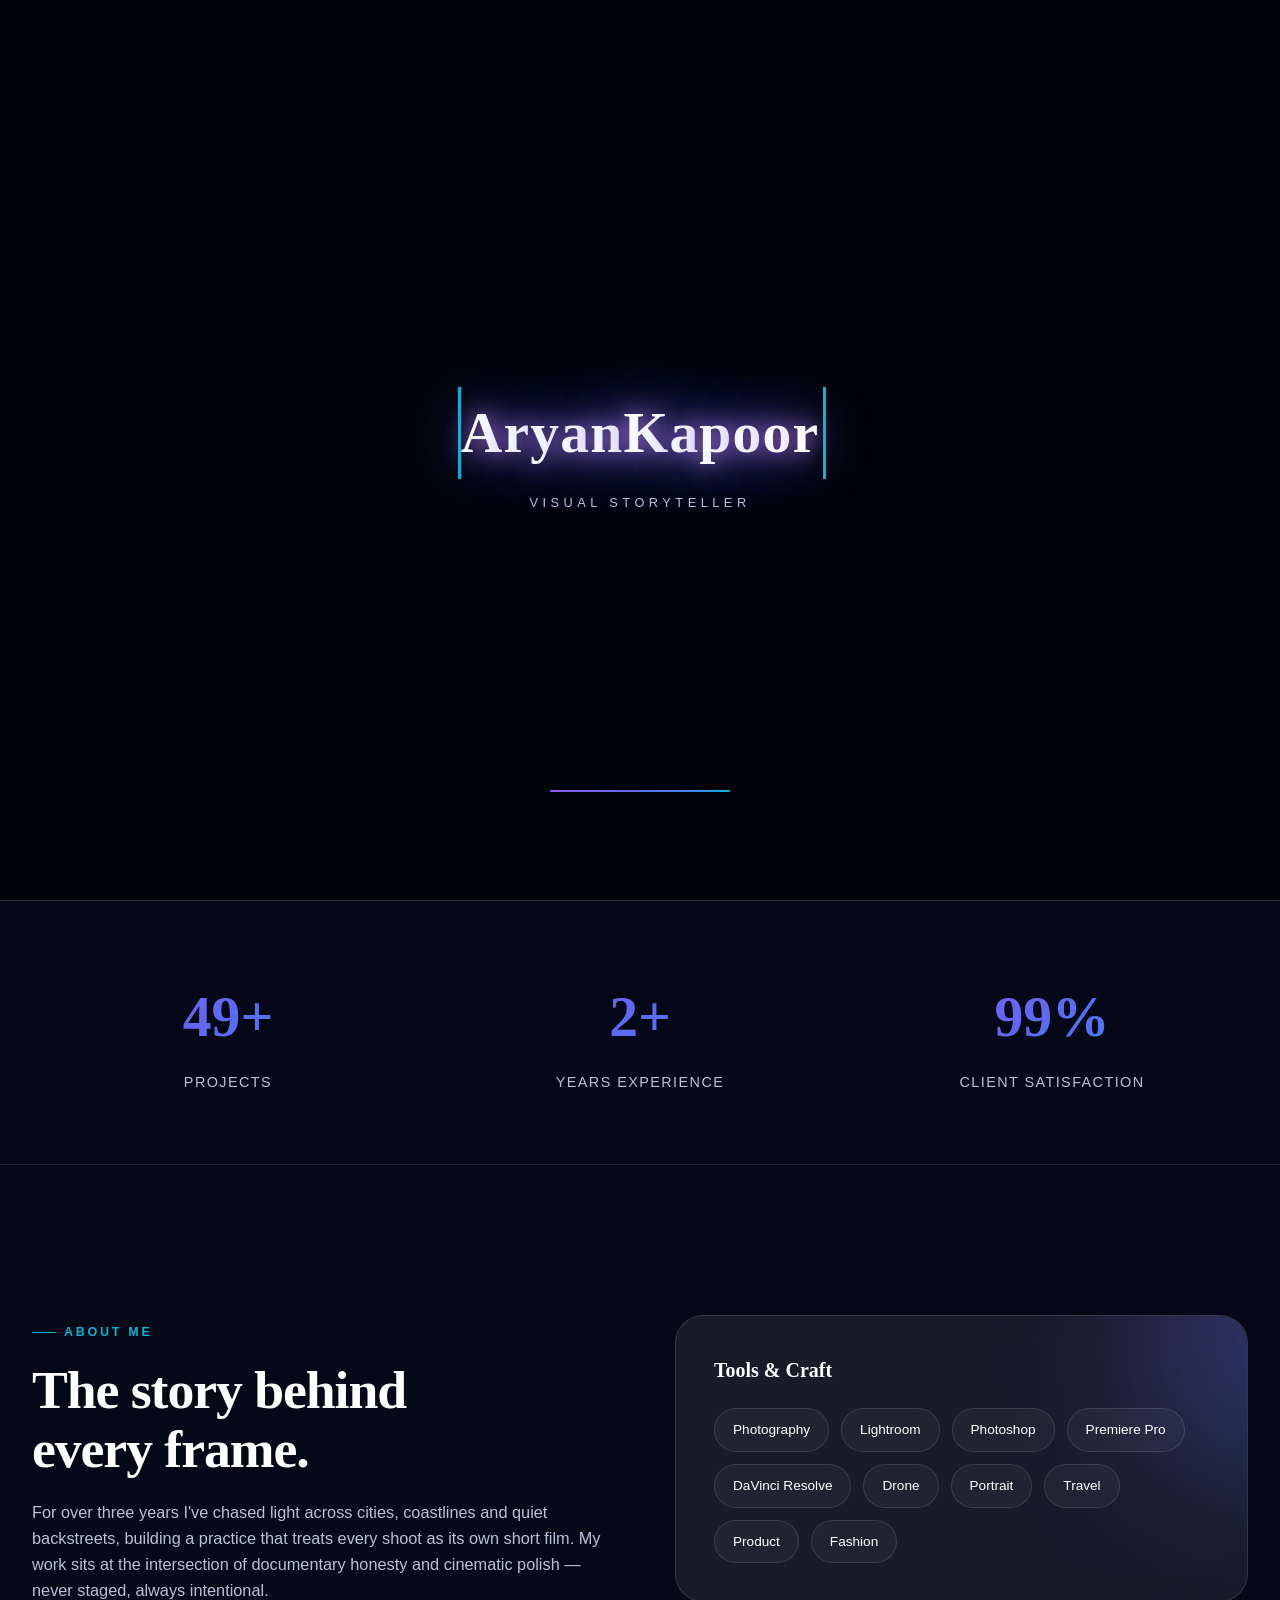
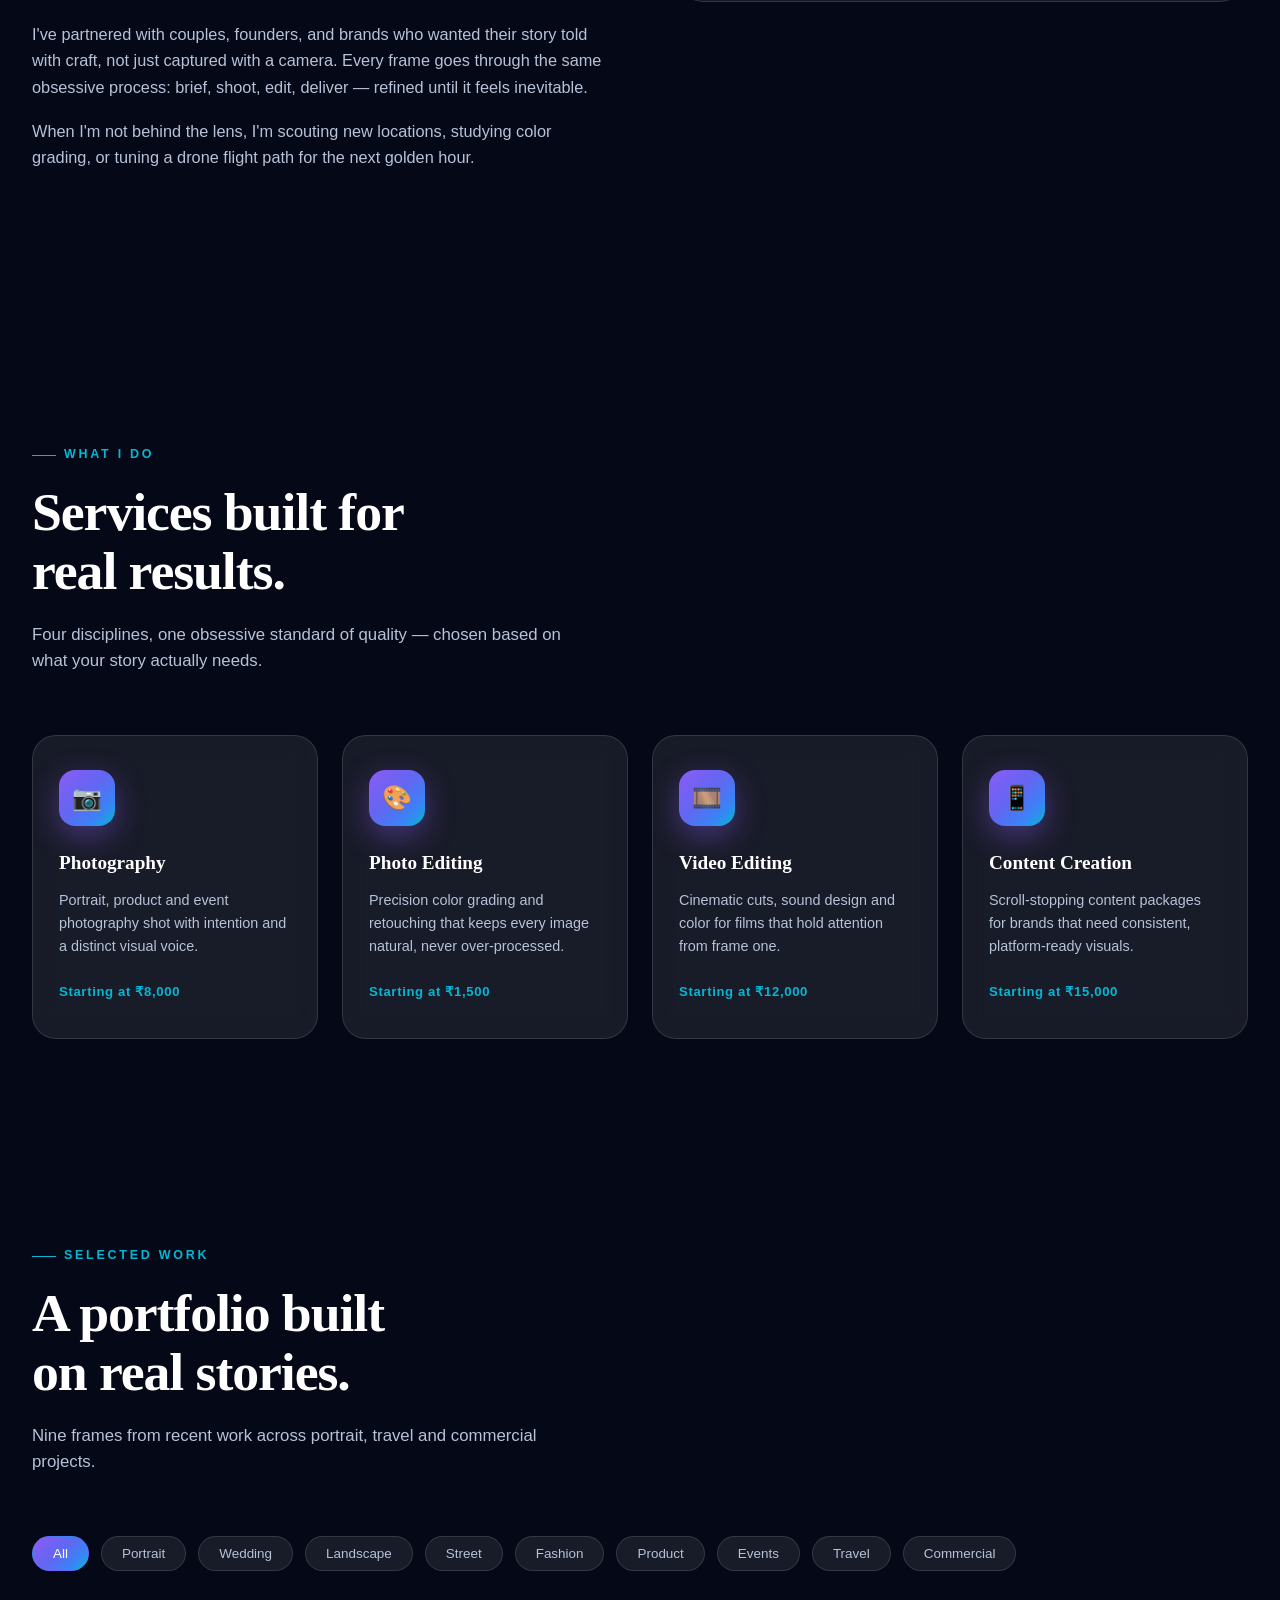
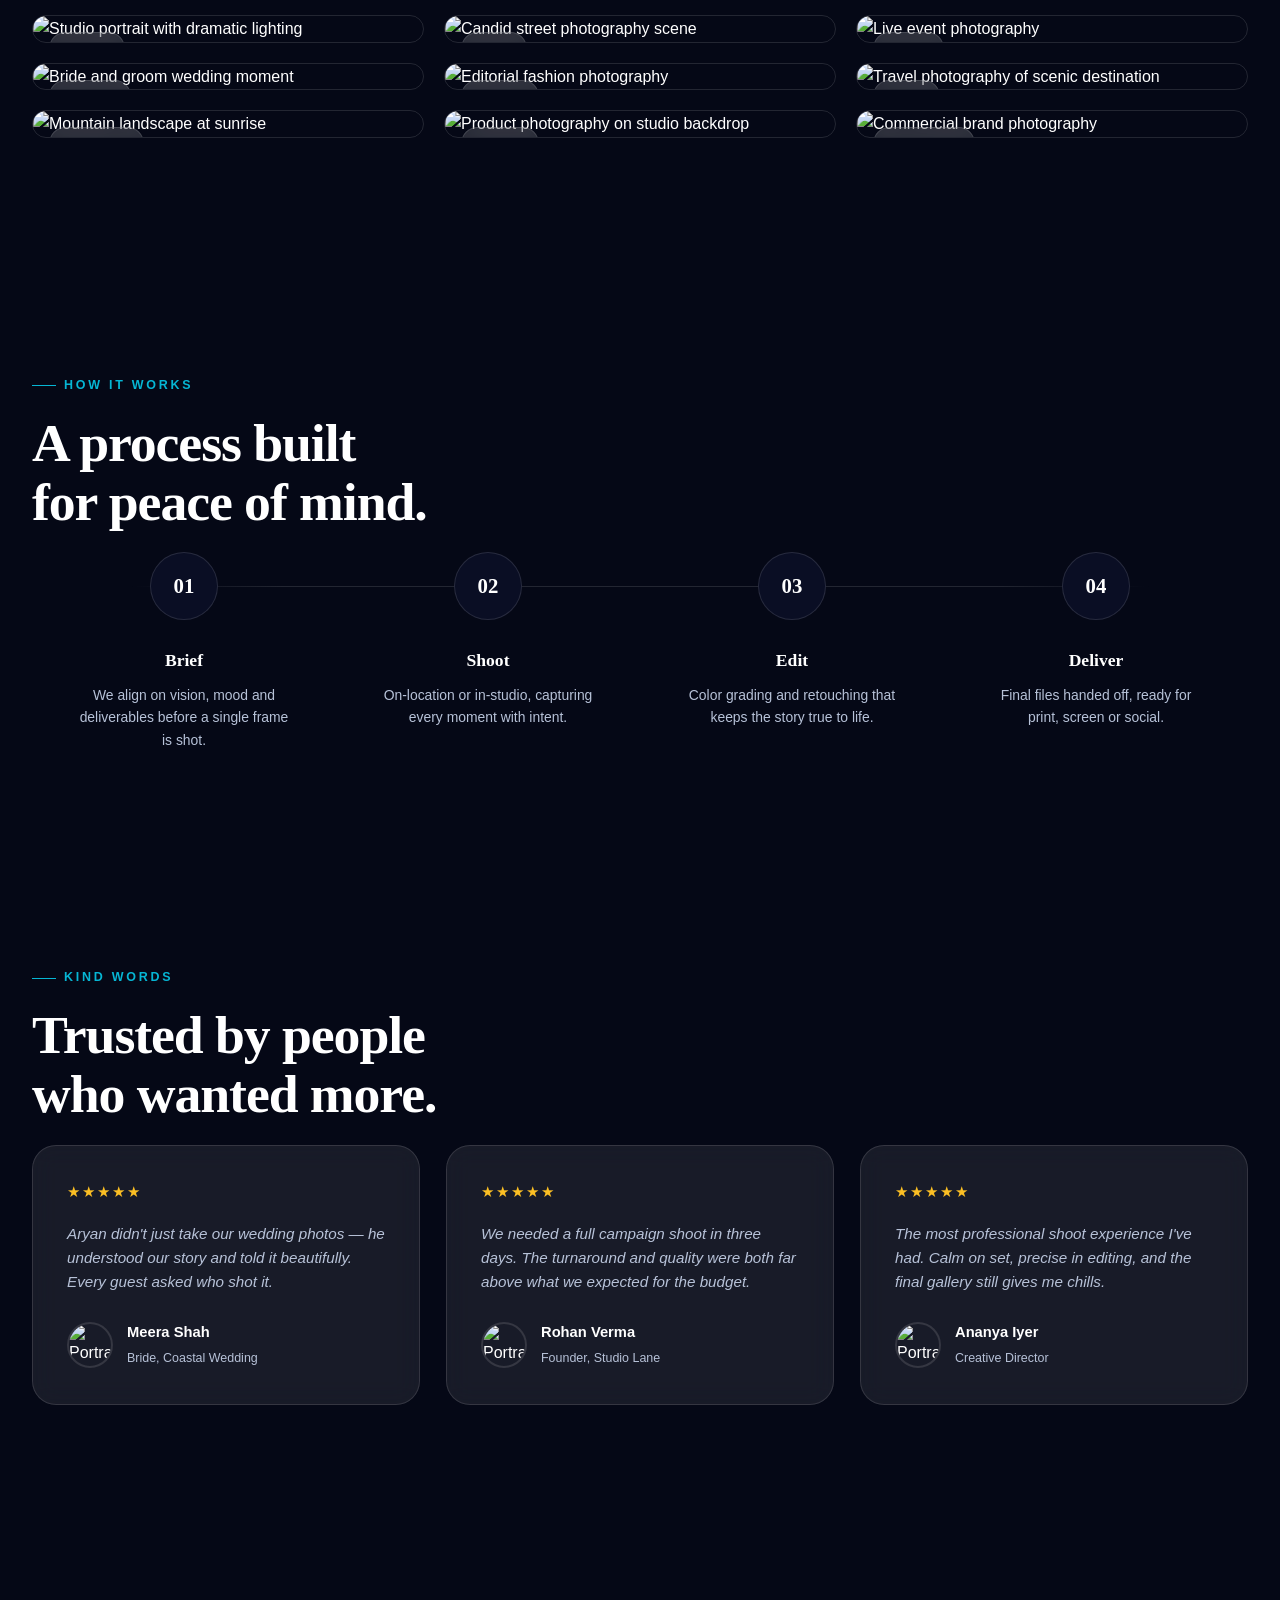
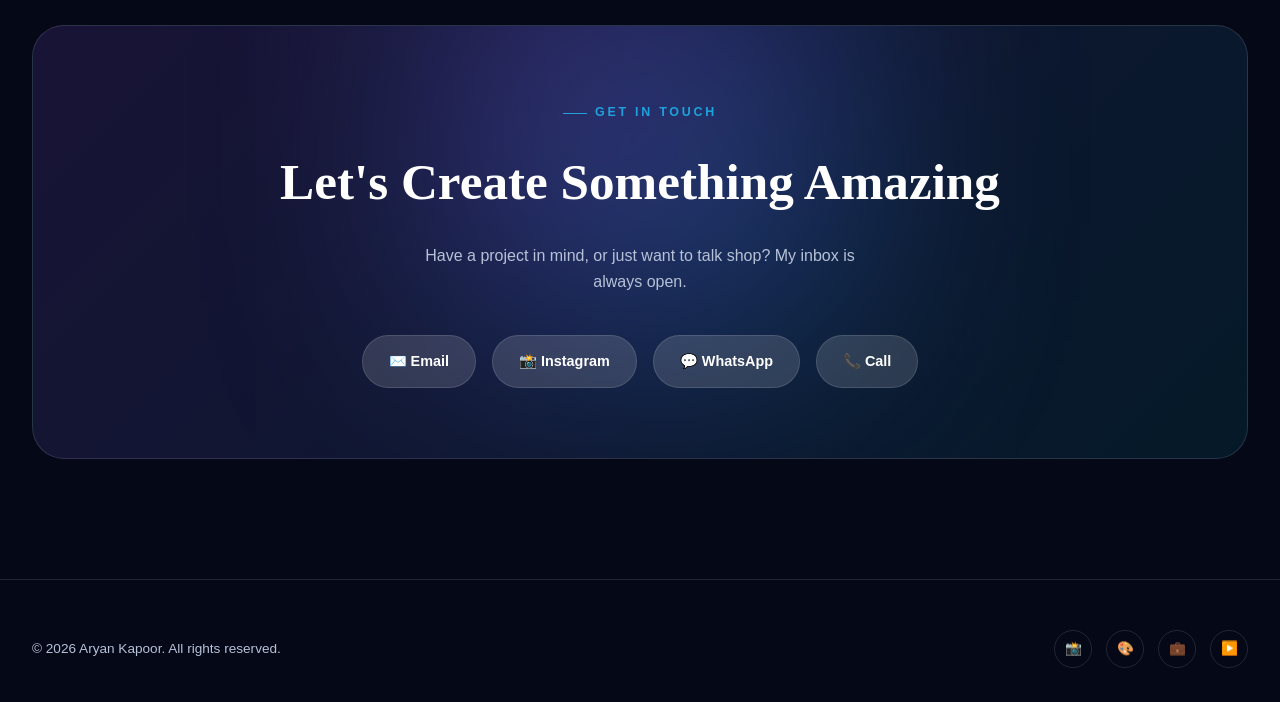
==== commit 0b24557b: "Initial commit" ====
--- a/freelancer.html
+++ b/freelancer.html
@@ -1284,8 +1284,8 @@
       <div class="contact-buttons">
         <a href="mailto:hello@aryankapoor.com" class="contact-chip magnetic">✉️ Email</a>
         <a href="https://www.instagram.com/aruvia.digital" class="contact-chip magnetic" target="_blank" rel="noopener">📸 Instagram</a>
-        <a href="https://wa.me/918727003429" class="contact-chip magnetic" target="_blank" rel="noopener">💬 WhatsApp</a>
-        <a href="tel:+910000000000" class="contact-chip magnetic">📞 Call</a>
+        <a href="https://chat.whatsapp.com/K8xbaI2kekxKRIPBT8U1ny" class="contact-chip magnetic" target="_blank" rel="noopener">💬 WhatsApp</a>
+        <a href="tel:+918727003429" class="contact-chip magnetic">📞 Call</a>
       </div>
     </div>
   </div>
